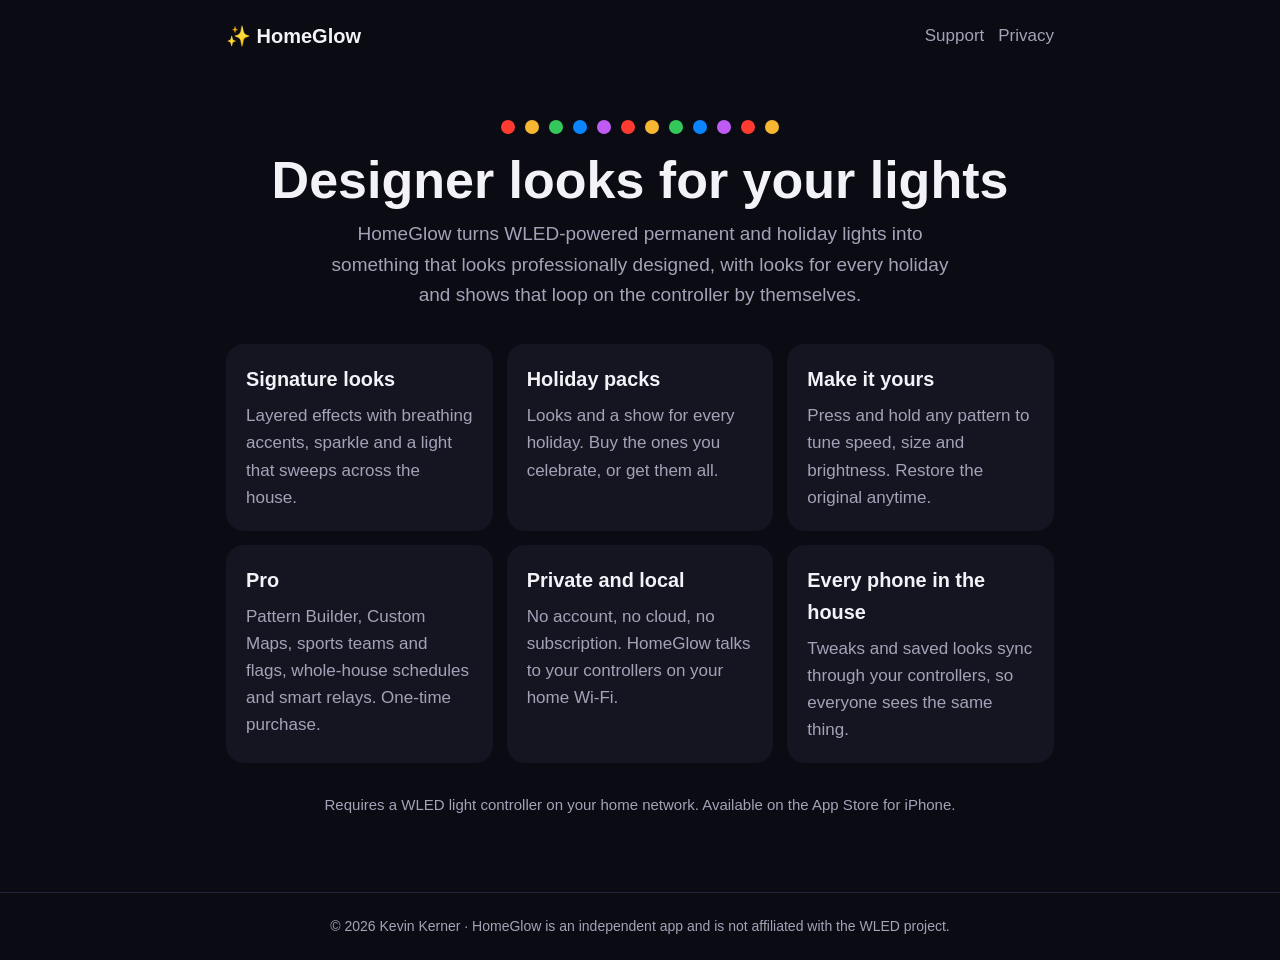
==== index.html @ 9a9ebe35 "Add files via upload" ====
<!doctype html><html lang="en"><head><meta charset="utf-8"><meta name="viewport" content="width=device-width,initial-scale=1">
<title>HomeGlow</title><meta name="description" content="Designer looks for WLED lights."><link rel="stylesheet" href="style.css"></head><body>
<header><a class="brand" href="index.html">✨ HomeGlow</a><nav><a href="support.html">Support</a><a href="privacy.html">Privacy</a></nav></header><main>
<div class="lights" aria-hidden="true"><span style="background:#ff3b30;color:#ff3b30;animation-delay:-1300ms"></span><span style="background:#f7b733;color:#f7b733;animation-delay:-200ms"></span><span style="background:#34c759;color:#34c759;animation-delay:-1500ms"></span><span style="background:#0a84ff;color:#0a84ff;animation-delay:-400ms"></span><span style="background:#bf5af2;color:#bf5af2;animation-delay:-1700ms"></span><span style="background:#ff3b30;color:#ff3b30;animation-delay:-600ms"></span><span style="background:#f7b733;color:#f7b733;animation-delay:-1900ms"></span><span style="background:#34c759;color:#34c759;animation-delay:-800ms"></span><span style="background:#0a84ff;color:#0a84ff;animation-delay:-2100ms"></span><span style="background:#bf5af2;color:#bf5af2;animation-delay:-1000ms"></span><span style="background:#ff3b30;color:#ff3b30;animation-delay:-2300ms"></span><span style="background:#f7b733;color:#f7b733;animation-delay:-1200ms"></span></div>
<h1>Designer looks for your lights</h1>
<p class="sub">HomeGlow turns WLED-powered permanent and holiday lights into something that looks professionally designed, with looks for every holiday and shows that loop on the controller by themselves.</p>
<div class="grid">
<div class="card"><h3>Signature looks</h3><p>Layered effects with breathing accents, sparkle and a light that sweeps across the house.</p></div>
<div class="card"><h3>Holiday packs</h3><p>Looks and a show for every holiday. Buy the ones you celebrate, or get them all.</p></div>
<div class="card"><h3>Make it yours</h3><p>Press and hold any pattern to tune speed, size and brightness. Restore the original anytime.</p></div>
<div class="card"><h3>Pro</h3><p>Pattern Builder, Custom Maps, sports teams and flags, whole-house schedules and smart relays. One-time purchase.</p></div>
<div class="card"><h3>Private and local</h3><p>No account, no cloud, no subscription. HomeGlow talks to your controllers on your home Wi-Fi.</p></div>
<div class="card"><h3>Every phone in the house</h3><p>Tweaks and saved looks sync through your controllers, so everyone sees the same thing.</p></div>
</div>
<p class="note" style="text-align:center;margin-top:30px">Requires a WLED light controller on your home network. Available on the App Store for iPhone.</p>
</main><footer>© 2026 Kevin Kerner · HomeGlow is an independent app and is not affiliated with the WLED project.</footer></body></html>
---- style.css ----
:root{--bg:#0b0b14;--card:#151522;--text:#f2f2f7;--muted:#a3a3b8;--a1:#f7b733;--a2:#fc4a1a;--a3:#8b5cf6}
*{box-sizing:border-box}body{margin:0;background:var(--bg);color:var(--text);font:17px/1.6 -apple-system,BlinkMacSystemFont,"Segoe UI",Roboto,sans-serif}
a{color:var(--a1)}header{padding:20px 16px;max-width:860px;margin:auto;display:flex;gap:18px;align-items:center;flex-wrap:wrap}
header .brand{font-weight:800;font-size:20px;text-decoration:none;color:var(--text);margin-right:auto}
header nav a{color:var(--muted);text-decoration:none;margin-left:14px}header nav a:hover{color:var(--text)}
main{max-width:860px;margin:auto;padding:8px 16px 60px}
.lights{display:flex;gap:10px;justify-content:center;margin:40px 0 18px;flex-wrap:wrap}
.lights span{width:14px;height:14px;border-radius:50%;animation:tw 2.4s infinite ease-in-out}
@keyframes tw{0%,100%{opacity:.35}50%{opacity:1;filter:drop-shadow(0 0 8px currentColor)}}
h1{font-size:clamp(32px,7vw,52px);line-height:1.1;text-align:center;margin:10px 0}
.sub{text-align:center;color:var(--muted);font-size:19px;max-width:620px;margin:0 auto 34px}
.grid{display:grid;grid-template-columns:repeat(auto-fit,minmax(240px,1fr));gap:14px}
.card{background:var(--card);border-radius:18px;padding:20px}.card h3{margin:0 0 6px}.card p{margin:0;color:var(--muted)}
h2{margin-top:38px}.note{color:var(--muted);font-size:15px}
footer{border-top:1px solid #23233a;color:var(--muted);font-size:14px;text-align:center;padding:22px 16px}
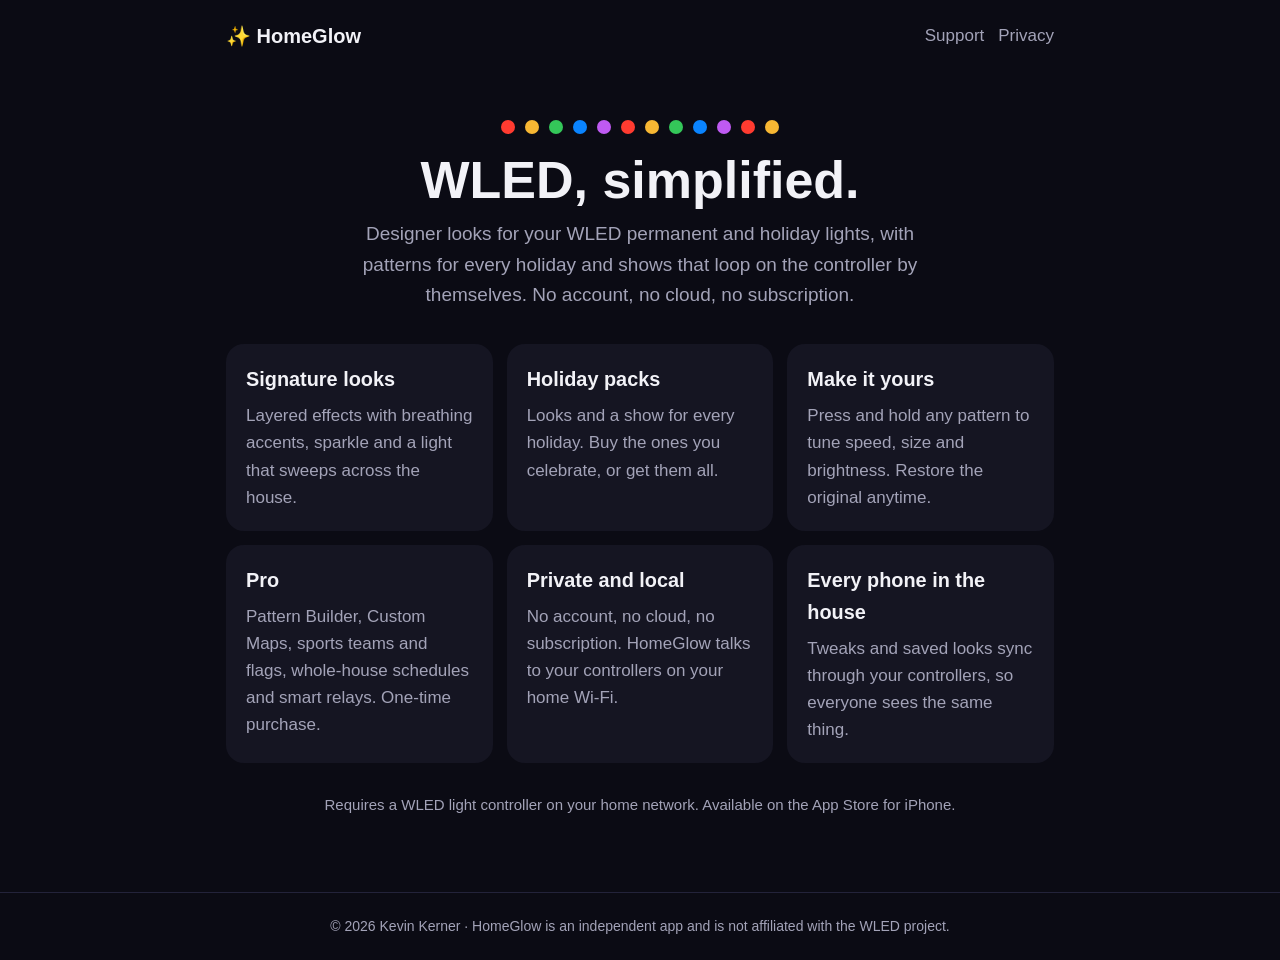
==== commit db84bc03: "Add files via upload" ====
--- a/index.html
+++ b/index.html
@@ -1,9 +1,9 @@
 <!doctype html><html lang="en"><head><meta charset="utf-8"><meta name="viewport" content="width=device-width,initial-scale=1">
-<title>HomeGlow</title><meta name="description" content="Designer looks for WLED lights."><link rel="stylesheet" href="style.css"></head><body>
+<title>HomeGlow Lights</title><meta name="description" content="HomeGlow Lights: WLED, simplified. Designer looks for your permanent and holiday lights."><link rel="stylesheet" href="style.css"></head><body>
 <header><a class="brand" href="index.html">✨ HomeGlow</a><nav><a href="support.html">Support</a><a href="privacy.html">Privacy</a></nav></header><main>
 <div class="lights" aria-hidden="true"><span style="background:#ff3b30;color:#ff3b30;animation-delay:-1300ms"></span><span style="background:#f7b733;color:#f7b733;animation-delay:-200ms"></span><span style="background:#34c759;color:#34c759;animation-delay:-1500ms"></span><span style="background:#0a84ff;color:#0a84ff;animation-delay:-400ms"></span><span style="background:#bf5af2;color:#bf5af2;animation-delay:-1700ms"></span><span style="background:#ff3b30;color:#ff3b30;animation-delay:-600ms"></span><span style="background:#f7b733;color:#f7b733;animation-delay:-1900ms"></span><span style="background:#34c759;color:#34c759;animation-delay:-800ms"></span><span style="background:#0a84ff;color:#0a84ff;animation-delay:-2100ms"></span><span style="background:#bf5af2;color:#bf5af2;animation-delay:-1000ms"></span><span style="background:#ff3b30;color:#ff3b30;animation-delay:-2300ms"></span><span style="background:#f7b733;color:#f7b733;animation-delay:-1200ms"></span></div>
-<h1>Designer looks for your lights</h1>
-<p class="sub">HomeGlow turns WLED-powered permanent and holiday lights into something that looks professionally designed, with looks for every holiday and shows that loop on the controller by themselves.</p>
+<h1>WLED, simplified.</h1>
+<p class="sub">Designer looks for your WLED permanent and holiday lights, with patterns for every holiday and shows that loop on the controller by themselves. No account, no cloud, no subscription.</p>
 <div class="grid">
 <div class="card"><h3>Signature looks</h3><p>Layered effects with breathing accents, sparkle and a light that sweeps across the house.</p></div>
 <div class="card"><h3>Holiday packs</h3><p>Looks and a show for every holiday. Buy the ones you celebrate, or get them all.</p></div>
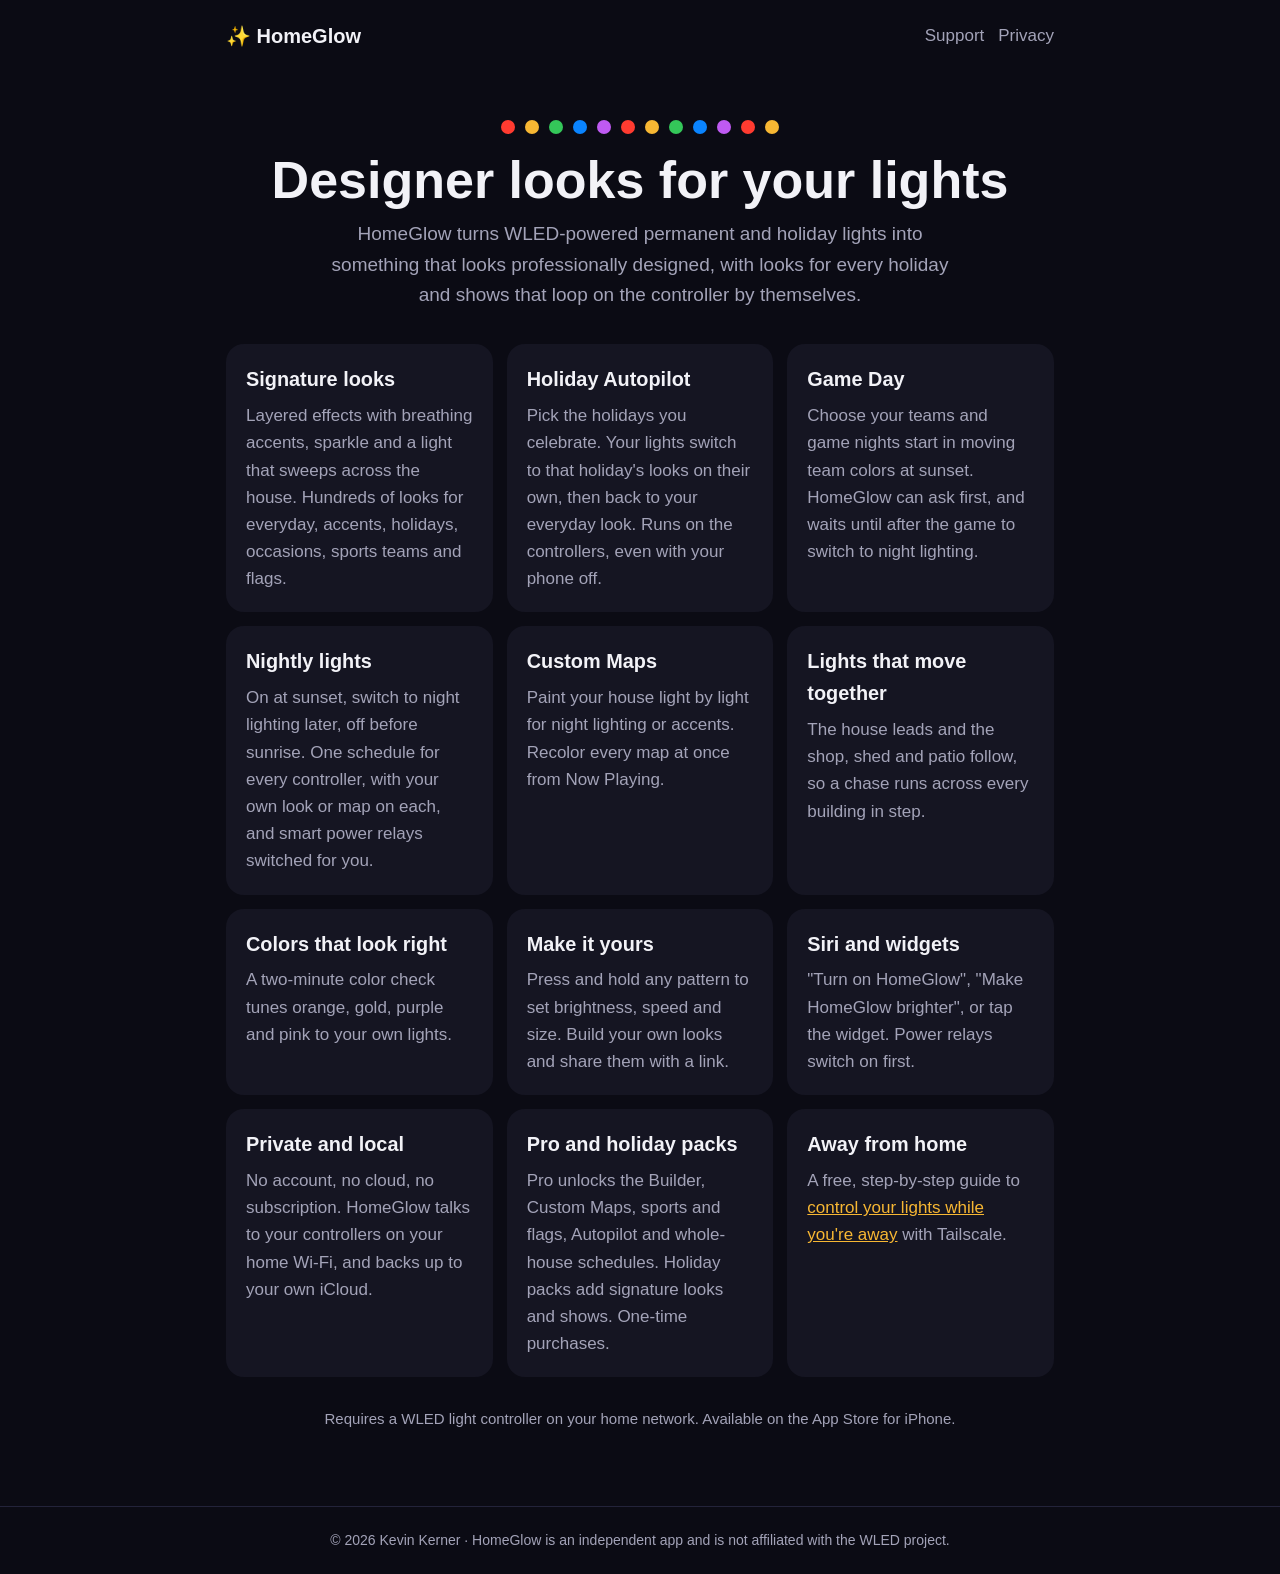
==== commit 65af9c96: "Update privacy policy, home page and support for HomeGlow 1.1" ====
--- a/index.html
+++ b/index.html
@@ -1,16 +1,22 @@
 <!doctype html><html lang="en"><head><meta charset="utf-8"><meta name="viewport" content="width=device-width,initial-scale=1">
-<title>HomeGlow Lights</title><meta name="description" content="HomeGlow Lights: WLED, simplified. Designer looks for your permanent and holiday lights."><link rel="stylesheet" href="style.css"></head><body>
+<title>HomeGlow</title><meta name="description" content="Designer looks for WLED lights."><link rel="stylesheet" href="style.css"></head><body>
 <header><a class="brand" href="index.html">✨ HomeGlow</a><nav><a href="support.html">Support</a><a href="privacy.html">Privacy</a></nav></header><main>
 <div class="lights" aria-hidden="true"><span style="background:#ff3b30;color:#ff3b30;animation-delay:-1300ms"></span><span style="background:#f7b733;color:#f7b733;animation-delay:-200ms"></span><span style="background:#34c759;color:#34c759;animation-delay:-1500ms"></span><span style="background:#0a84ff;color:#0a84ff;animation-delay:-400ms"></span><span style="background:#bf5af2;color:#bf5af2;animation-delay:-1700ms"></span><span style="background:#ff3b30;color:#ff3b30;animation-delay:-600ms"></span><span style="background:#f7b733;color:#f7b733;animation-delay:-1900ms"></span><span style="background:#34c759;color:#34c759;animation-delay:-800ms"></span><span style="background:#0a84ff;color:#0a84ff;animation-delay:-2100ms"></span><span style="background:#bf5af2;color:#bf5af2;animation-delay:-1000ms"></span><span style="background:#ff3b30;color:#ff3b30;animation-delay:-2300ms"></span><span style="background:#f7b733;color:#f7b733;animation-delay:-1200ms"></span></div>
-<h1>WLED, simplified.</h1>
-<p class="sub">Designer looks for your WLED permanent and holiday lights, with patterns for every holiday and shows that loop on the controller by themselves. No account, no cloud, no subscription.</p>
+<h1>Designer looks for your lights</h1>
+<p class="sub">HomeGlow turns WLED-powered permanent and holiday lights into something that looks professionally designed, with looks for every holiday and shows that loop on the controller by themselves.</p>
 <div class="grid">
-<div class="card"><h3>Signature looks</h3><p>Layered effects with breathing accents, sparkle and a light that sweeps across the house.</p></div>
-<div class="card"><h3>Holiday packs</h3><p>Looks and a show for every holiday. Buy the ones you celebrate, or get them all.</p></div>
-<div class="card"><h3>Make it yours</h3><p>Press and hold any pattern to tune speed, size and brightness. Restore the original anytime.</p></div>
-<div class="card"><h3>Pro</h3><p>Pattern Builder, Custom Maps, sports teams and flags, whole-house schedules and smart relays. One-time purchase.</p></div>
-<div class="card"><h3>Private and local</h3><p>No account, no cloud, no subscription. HomeGlow talks to your controllers on your home Wi-Fi.</p></div>
-<div class="card"><h3>Every phone in the house</h3><p>Tweaks and saved looks sync through your controllers, so everyone sees the same thing.</p></div>
+<div class="card"><h3>Signature looks</h3><p>Layered effects with breathing accents, sparkle and a light that sweeps across the house. Hundreds of looks for everyday, accents, holidays, occasions, sports teams and flags.</p></div>
+<div class="card"><h3>Holiday Autopilot</h3><p>Pick the holidays you celebrate. Your lights switch to that holiday's looks on their own, then back to your everyday look. Runs on the controllers, even with your phone off.</p></div>
+<div class="card"><h3>Game Day</h3><p>Choose your teams and game nights start in moving team colors at sunset. HomeGlow can ask first, and waits until after the game to switch to night lighting.</p></div>
+<div class="card"><h3>Nightly lights</h3><p>On at sunset, switch to night lighting later, off before sunrise. One schedule for every controller, with your own look or map on each, and smart power relays switched for you.</p></div>
+<div class="card"><h3>Custom Maps</h3><p>Paint your house light by light for night lighting or accents. Recolor every map at once from Now Playing.</p></div>
+<div class="card"><h3>Lights that move together</h3><p>The house leads and the shop, shed and patio follow, so a chase runs across every building in step.</p></div>
+<div class="card"><h3>Colors that look right</h3><p>A two-minute color check tunes orange, gold, purple and pink to your own lights.</p></div>
+<div class="card"><h3>Make it yours</h3><p>Press and hold any pattern to set brightness, speed and size. Build your own looks and share them with a link.</p></div>
+<div class="card"><h3>Siri and widgets</h3><p>"Turn on HomeGlow", "Make HomeGlow brighter", or tap the widget. Power relays switch on first.</p></div>
+<div class="card"><h3>Private and local</h3><p>No account, no cloud, no subscription. HomeGlow talks to your controllers on your home Wi-Fi, and backs up to your own iCloud.</p></div>
+<div class="card"><h3>Pro and holiday packs</h3><p>Pro unlocks the Builder, Custom Maps, sports and flags, Autopilot and whole-house schedules. Holiday packs add signature looks and shows. One-time purchases.</p></div>
+<div class="card"><h3>Away from home</h3><p>A free, step-by-step guide to <a href="remote.html">control your lights while you're away</a> with Tailscale.</p></div>
 </div>
 <p class="note" style="text-align:center;margin-top:30px">Requires a WLED light controller on your home network. Available on the App Store for iPhone.</p>
 </main><footer>© 2026 Kevin Kerner · HomeGlow is an independent app and is not affiliated with the WLED project.</footer></body></html>
